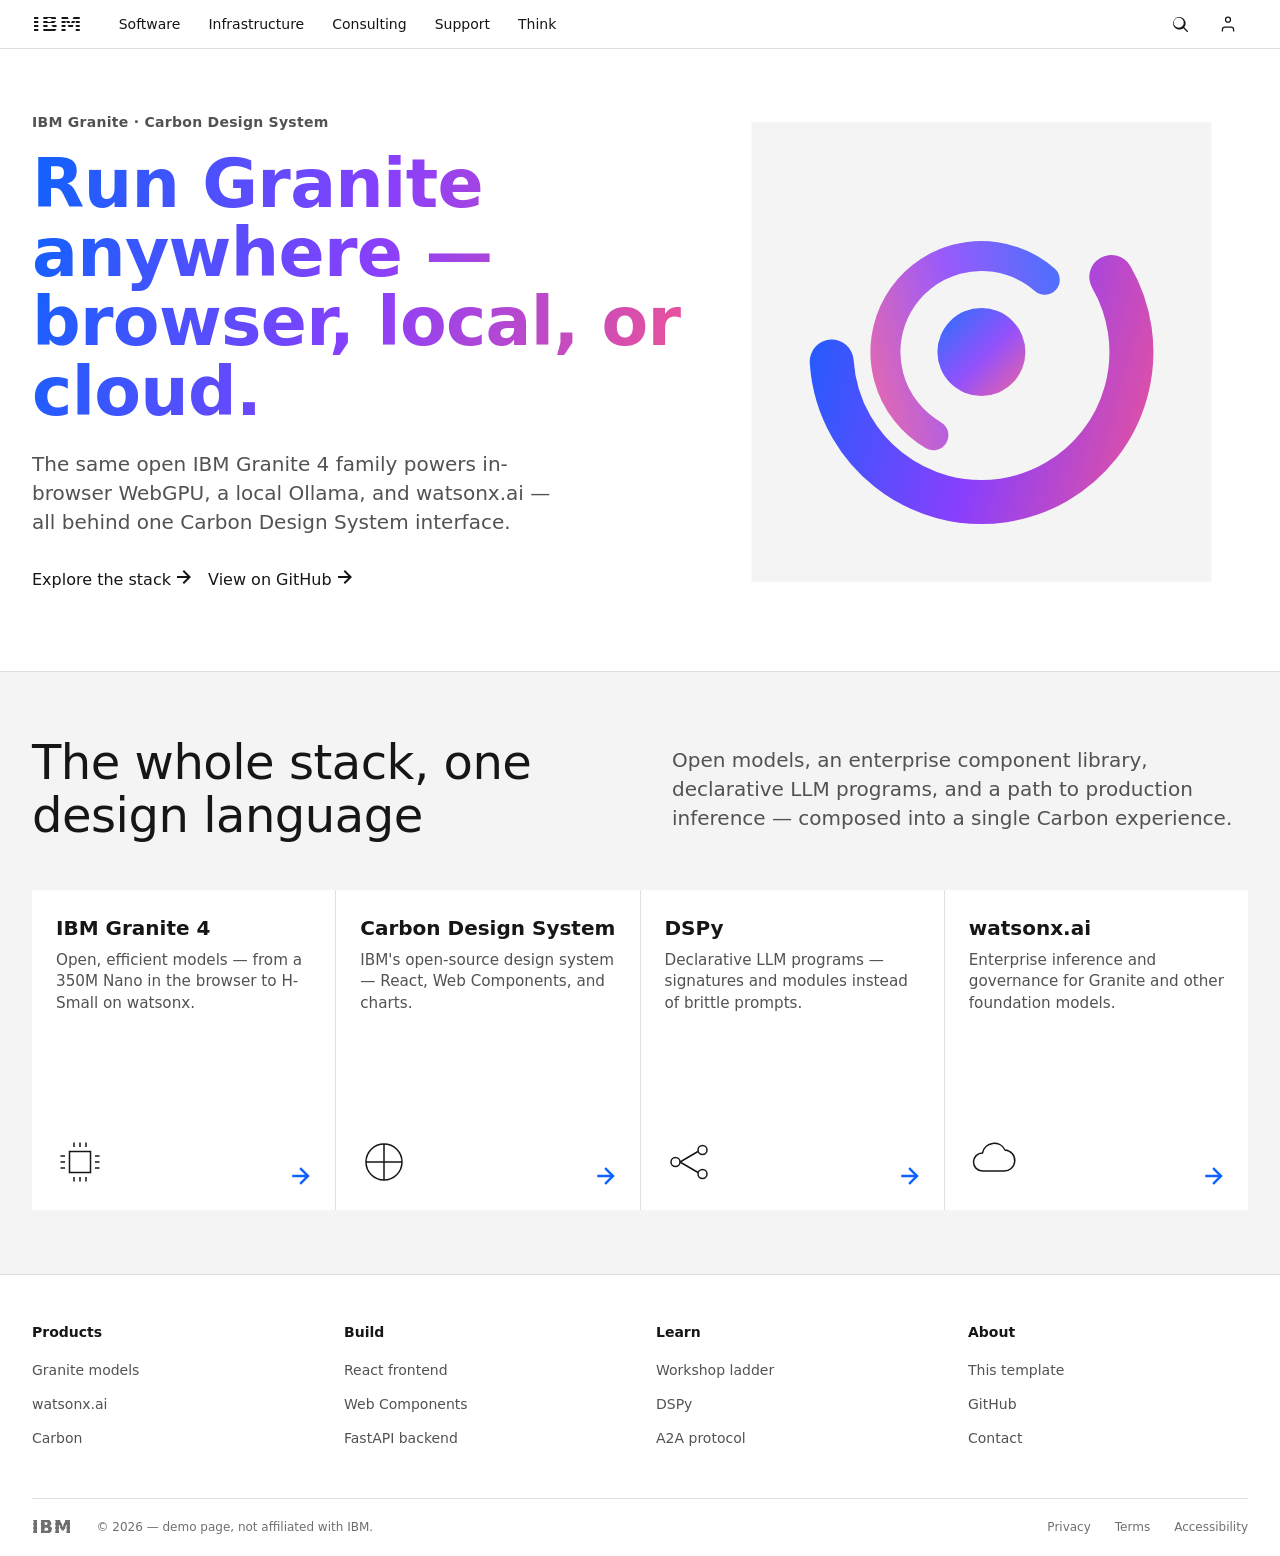
==== ibm-landing.html @ 301eb15b "Initial commit: Carbon prototyping template A no-build, no-backend prototyping kit for IBM Carbon: C" ====
<!doctype html>
<html lang="en">
  <head>
    <meta charset="UTF-8" />
    <meta name="viewport" content="width=device-width, initial-scale=1.0" />
    <title>Granite × Carbon — an IBM.com-style landing page</title>
    <link rel="icon" href="data:," />

    <!-- IBM Plex (Carbon's typeface) + one Carbon Web Component (the CTA buttons). -->
    <link rel="stylesheet" href="https://1.www.s81c.com/common/carbon/plex/sans.css" />
    <script type="module" src="https://1.www.s81c.com/common/carbon/web-components/version/v2.56.0/button.min.js"></script>

    <style>
      /* ── IBM.com-flavoured design language, hand-built with Carbon tokens ──────── */
      :root {
        --ink: #161616; /* gray-100 */
        --ink-70: #525252; /* gray-70 */
        --ink-60: #6f6f6f; /* gray-60 */
        --line: #e0e0e0; /* gray-20 */
        --line-30: #c6c6c6; /* gray-30 */
        --layer: #f4f4f4; /* gray-10 */
        --blue: #0f62fe; /* blue-60 */
        --blue-70: #0043ce;
        --grad: linear-gradient(102deg, #0f62fe 0%, #8a3ffc 52%, #ee5396 100%);
      }

      * {
        box-sizing: border-box;
      }
      html {
        scroll-behavior: smooth;
      }
      body {
        margin: 0;
        font-family: 'IBM Plex Sans', system-ui, sans-serif;
        color: var(--ink);
        background: #fff;
        line-height: 1.4;
      }
      a {
        color: var(--blue);
        text-decoration: none;
      }
      a:hover {
        color: var(--blue-70);
        text-decoration: underline;
      }
      .wrap {
        max-width: 99rem; /* Carbon Max grid width */
        margin: 0 auto;
        padding: 0 1.5rem;
      }
      @media (min-width: 66rem) {
        .wrap {
          padding: 0 2rem;
        }
      }

      /* ── Masthead ─────────────────────────────────────────────────────────────── */
      .masthead {
        position: sticky;
        top: 0;
        z-index: 10;
        background: #fff;
        border-bottom: 0.0625rem solid var(--line);
      }
      /* Inner row uses .wrap so the logo/nav/actions line up with the page content. */
      .masthead-inner {
        display: flex;
        align-items: center;
        gap: 2rem;
        height: 3rem;
      }
      /* The 8-bar IBM wordmark, evoked with striped text (background-clip). */
      .ibm-logo {
        font-weight: 700;
        font-size: 1.4rem;
        letter-spacing: 0.0625rem;
        line-height: 1;
        background: repeating-linear-gradient(
          to bottom,
          var(--ink) 0,
          var(--ink) 0.125rem,
          transparent 0.125rem,
          transparent 0.25rem
        );
        -webkit-background-clip: text;
        background-clip: text;
        color: transparent;
        text-decoration: none;
        user-select: none;
      }
      .masthead nav {
        display: none;
        gap: 1.25rem;
      }
      @media (min-width: 52rem) {
        .masthead nav {
          display: flex;
        }
      }
      .masthead nav a {
        color: var(--ink);
        font-size: 0.875rem;
        padding: 0 0.25rem;
        line-height: 3rem;
      }
      .masthead nav a:hover {
        color: var(--blue);
        text-decoration: none;
      }
      .masthead .spacer {
        flex: 1;
      }
      .masthead .actions {
        display: flex;
        gap: 0.5rem;
      }
      .icon-btn {
        display: grid;
        place-items: center;
        width: 3rem;
        height: 3rem;
        margin: 0 -0.25rem;
        background: none;
        border: 0;
        color: var(--ink);
        cursor: pointer;
      }
      .icon-btn:hover {
        background: var(--layer);
      }

      /* ── Leadspace (hero) ─────────────────────────────────────────────────────── */
      .lead {
        display: grid;
        grid-template-columns: 1fr;
        gap: 2rem;
        /* padding-block only — leave the horizontal padding to .wrap so the hero stays
           aligned with the rest of the page (a shorthand here would zero it out). */
        padding-block: 3rem 4rem;
      }
      @media (min-width: 66rem) {
        .lead {
          grid-template-columns: 1.1fr 0.9fr;
          align-items: center;
          padding-block: 4rem 5rem;
        }
      }
      .eyebrow {
        font-size: 0.875rem;
        font-weight: 600;
        letter-spacing: 0.02em;
        color: var(--ink-70);
        margin: 0 0 1rem;
      }
      .lead h1 {
        margin: 0;
        font-weight: 600;
        font-size: clamp(2.5rem, 6vw, 4.25rem);
        line-height: 1.02;
        letter-spacing: -0.01em;
        background: var(--grad);
        -webkit-background-clip: text;
        background-clip: text;
        color: transparent;
      }
      .lead p.body {
        max-width: 34rem;
        margin: 1.5rem 0 2rem;
        font-size: 1.25rem;
        color: var(--ink-70);
        line-height: 1.45;
      }
      .ctas {
        display: flex;
        flex-wrap: wrap;
        gap: 1rem;
      }

      /* Abstract gradient render, standing in for IBM's signature 3D imagery. */
      .render {
        width: 100%;
        aspect-ratio: 1 / 1;
        max-height: 28.75rem;
      }

      /* ── Section: card group ──────────────────────────────────────────────────── */
      .section {
        padding: 4rem 0;
        border-top: 0.0625rem solid var(--line);
      }
      .section.alt {
        background: var(--layer);
      }
      .intro {
        display: grid;
        grid-template-columns: 1fr;
        gap: 1.5rem;
        margin-bottom: 3rem;
      }
      @media (min-width: 66rem) {
        .intro {
          grid-template-columns: 1fr 1fr;
          gap: 4rem;
        }
      }
      .intro h2 {
        margin: 0;
        font-weight: 400;
        font-size: clamp(2rem, 4vw, 3rem);
        line-height: 1.1;
        letter-spacing: -0.01em;
      }
      .intro p {
        margin: 0;
        font-size: 1.25rem;
        color: var(--ink-70);
        line-height: 1.45;
        align-self: center;
      }
      .cards {
        display: grid;
        grid-template-columns: 1fr;
        gap: 0.0625rem;
        background: var(--line); /* the gaps read as hairlines, very IBM.com */
      }
      @media (min-width: 42rem) {
        .cards {
          grid-template-columns: 1fr 1fr;
        }
      }
      @media (min-width: 66rem) {
        .cards {
          grid-template-columns: repeat(4, 1fr);
        }
      }
      .card {
        display: flex;
        flex-direction: column;
        min-height: 20rem;
        padding: 1.5rem;
        background: #fff;
        color: var(--ink);
        text-decoration: none;
        transition: background 0.11s;
      }
      .card:hover {
        background: var(--layer);
        text-decoration: none;
      }
      .card h3 {
        margin: 0;
        font-size: 1.25rem;
        font-weight: 600;
      }
      .card .desc {
        margin: 0.5rem 0 0;
        color: var(--ink-70);
        font-size: 0.95rem;
      }
      .card .foot {
        margin-top: auto;
        display: flex;
        align-items: flex-end;
        justify-content: space-between;
      }
      .card .pictogram {
        color: var(--ink);
      }
      .card .arrow {
        color: var(--blue);
      }

      /* ── Footer ───────────────────────────────────────────────────────────────── */
      footer {
        background: #fff;
        border-top: 0.0625rem solid var(--line);
        padding: 3rem 0 0;
      }
      .footer-cols {
        display: grid;
        grid-template-columns: 1fr 1fr;
        gap: 2rem;
        padding-bottom: 3rem;
      }
      @media (min-width: 52rem) {
        .footer-cols {
          grid-template-columns: repeat(4, 1fr);
        }
      }
      .footer-cols h4 {
        margin: 0 0 1rem;
        font-size: 0.875rem;
        font-weight: 600;
      }
      .footer-cols ul {
        list-style: none;
        margin: 0;
        padding: 0;
        display: flex;
        flex-direction: column;
        gap: 0.75rem;
      }
      .footer-cols a {
        color: var(--ink-70);
        font-size: 0.875rem;
      }
      .legal {
        border-top: 0.0625rem solid var(--line);
        padding: 1.25rem 0;
        display: flex;
        flex-wrap: wrap;
        align-items: center;
        gap: 1rem 1.5rem;
      }
      .legal .ibm-logo {
        font-size: 1.1rem;
      }
      .legal span,
      .legal a {
        font-size: 0.75rem;
        color: var(--ink-60);
      }
    </style>
  </head>

  <body>
    <!-- ── Masthead ─────────────────────────────────────────────────────────────── -->
    <header class="masthead">
      <div class="masthead-inner wrap">
        <a class="ibm-logo" href="index.html" aria-label="IBM — back to the app">IBM</a>
        <nav>
          <a href="#stack">Software</a>
          <a href="#stack">Infrastructure</a>
          <a href="#stack">Consulting</a>
          <a href="#stack">Support</a>
          <a href="#stack">Think</a>
        </nav>
        <span class="spacer"></span>
        <div class="actions">
        <button class="icon-btn" aria-label="Search">
          <svg width="20" height="20" viewBox="0 0 32 32" fill="currentColor"><path d="M29 27.6l-6.3-6.3a10 10 0 10-1.4 1.4l6.3 6.3zM6 14a8 8 0 118 8 8 8 0 01-8-8z"/></svg>
        </button>
        <button class="icon-btn" aria-label="Account">
          <svg width="20" height="20" viewBox="0 0 32 32" fill="currentColor"><path d="M16 4a5 5 0 105 5 5 5 0 00-5-5zm0 8a3 3 0 113-3 3 3 0 01-3 3zM26 28h-2v-3a3 3 0 00-3-3h-10a3 3 0 00-3 3v3H6v-3a5 5 0 015-5h10a5 5 0 015 5z"/></svg>
          </button>
        </div>
      </div>
    </header>

    <!-- ── Leadspace ────────────────────────────────────────────────────────────── -->
    <section class="wrap lead">
      <div>
        <p class="eyebrow">IBM Granite · Carbon Design System</p>
        <h1>Run Granite anywhere — browser, local, or cloud.</h1>
        <p class="body">
          The same open IBM Granite 4 family powers in-browser WebGPU, a local Ollama, and
          watsonx.ai — all behind one Carbon Design System interface.
        </p>
        <div class="ctas">
          <cds-button href="#stack">
            Explore the stack
            <svg slot="icon" width="16" height="16" viewBox="0 0 16 16" fill="currentColor" aria-hidden="true"><path d="M8 1L6.6 2.4 11.2 7H1v2h10.2l-4.6 4.6L8 15l7-7z"/></svg>
          </cds-button>
          <cds-button kind="tertiary" href="https://github.com">
            View on GitHub
            <svg slot="icon" width="16" height="16" viewBox="0 0 16 16" fill="currentColor" aria-hidden="true"><path d="M8 1L6.6 2.4 11.2 7H1v2h10.2l-4.6 4.6L8 15l7-7z"/></svg>
          </cds-button>
        </div>
      </div>

      <!-- Abstract gradient render (stands in for IBM's 3D hero imagery). -->
      <svg class="render" viewBox="0 0 460 460" xmlns="http://www.w3.org/2000/svg" aria-hidden="true">
        <defs>
          <linearGradient id="g" x1="0" y1="0" x2="1" y2="1">
            <stop offset="0" stop-color="#0f62fe" />
            <stop offset="0.55" stop-color="#8a3ffc" />
            <stop offset="1" stop-color="#ee5396" />
          </linearGradient>
        </defs>
        <rect width="460" height="460" fill="#f4f4f4" />
        <circle cx="230" cy="230" r="150" fill="none" stroke="url(#g)" stroke-width="44" stroke-linecap="round" stroke-dasharray="540 1000" transform="rotate(-30 230 230)" />
        <circle cx="230" cy="230" r="96" fill="none" stroke="url(#g)" stroke-width="30" stroke-linecap="round" stroke-dasharray="320 1000" transform="rotate(120 230 230)" opacity="0.85" />
        <circle cx="230" cy="230" r="44" fill="url(#g)" opacity="0.9" />
      </svg>
    </section>

    <!-- ── Card group ───────────────────────────────────────────────────────────── -->
    <section class="section alt" id="stack">
      <div class="wrap">
        <div class="intro">
          <h2>The whole stack, one design language</h2>
          <p>
            Open models, an enterprise component library, declarative LLM programs, and a path to
            production inference — composed into a single Carbon experience.
          </p>
        </div>

        <div class="cards">
          <a class="card" href="#">
            <h3>IBM Granite 4</h3>
            <p class="desc">Open, efficient models — from a 350M Nano in the browser to H-Small on watsonx.</p>
            <div class="foot">
              <svg class="pictogram" width="48" height="48" viewBox="0 0 32 32" fill="none" stroke="currentColor" stroke-width="1"><rect x="9" y="9" width="14" height="14"/><path d="M12 6V3M16 6V3M20 6V3M12 29v-3M16 29v-3M20 29v-3M6 12H3M6 16H3M6 20H3M29 12h-3M29 16h-3M29 20h-3"/></svg>
              <svg class="arrow" width="20" height="20" viewBox="0 0 16 16" fill="currentColor"><path d="M8 1L6.6 2.4 11.2 7H1v2h10.2l-4.6 4.6L8 15l7-7z"/></svg>
            </div>
          </a>

          <a class="card" href="#">
            <h3>Carbon Design System</h3>
            <p class="desc">IBM's open-source design system — React, Web Components, and charts.</p>
            <div class="foot">
              <svg class="pictogram" width="48" height="48" viewBox="0 0 32 32" fill="none" stroke="currentColor" stroke-width="1"><circle cx="16" cy="16" r="12"/><path d="M16 4v24M4 16h24"/></svg>
              <svg class="arrow" width="20" height="20" viewBox="0 0 16 16" fill="currentColor"><path d="M8 1L6.6 2.4 11.2 7H1v2h10.2l-4.6 4.6L8 15l7-7z"/></svg>
            </div>
          </a>

          <a class="card" href="#">
            <h3>DSPy</h3>
            <p class="desc">Declarative LLM programs — signatures and modules instead of brittle prompts.</p>
            <div class="foot">
              <svg class="pictogram" width="48" height="48" viewBox="0 0 32 32" fill="none" stroke="currentColor" stroke-width="1"><circle cx="7" cy="16" r="3"/><circle cx="25" cy="8" r="3"/><circle cx="25" cy="24" r="3"/><path d="M10 16l12-7M10 16l12 7"/></svg>
              <svg class="arrow" width="20" height="20" viewBox="0 0 16 16" fill="currentColor"><path d="M8 1L6.6 2.4 11.2 7H1v2h10.2l-4.6 4.6L8 15l7-7z"/></svg>
            </div>
          </a>

          <a class="card" href="#">
            <h3>watsonx.ai</h3>
            <p class="desc">Enterprise inference and governance for Granite and other foundation models.</p>
            <div class="foot">
              <svg class="pictogram" width="48" height="48" viewBox="0 0 32 32" fill="none" stroke="currentColor" stroke-width="1"><path d="M9 22a6 6 0 010-12 8 8 0 0115-2 5 5 0 01-1 14z"/></svg>
              <svg class="arrow" width="20" height="20" viewBox="0 0 16 16" fill="currentColor"><path d="M8 1L6.6 2.4 11.2 7H1v2h10.2l-4.6 4.6L8 15l7-7z"/></svg>
            </div>
          </a>
        </div>
      </div>
    </section>

    <!-- ── Footer ───────────────────────────────────────────────────────────────── -->
    <footer>
      <div class="wrap">
        <div class="footer-cols">
          <div>
            <h4>Products</h4>
            <ul>
              <li><a href="#">Granite models</a></li>
              <li><a href="#">watsonx.ai</a></li>
              <li><a href="#">Carbon</a></li>
            </ul>
          </div>
          <div>
            <h4>Build</h4>
            <ul>
              <li><a href="#">React frontend</a></li>
              <li><a href="#">Web Components</a></li>
              <li><a href="#">FastAPI backend</a></li>
            </ul>
          </div>
          <div>
            <h4>Learn</h4>
            <ul>
              <li><a href="#">Workshop ladder</a></li>
              <li><a href="#">DSPy</a></li>
              <li><a href="#">A2A protocol</a></li>
            </ul>
          </div>
          <div>
            <h4>About</h4>
            <ul>
              <li><a href="#">This template</a></li>
              <li><a href="#">GitHub</a></li>
              <li><a href="#">Contact</a></li>
            </ul>
          </div>
        </div>
        <div class="legal">
          <span class="ibm-logo" aria-label="IBM">IBM</span>
          <span>© 2026 — demo page, not affiliated with IBM.</span>
          <span class="spacer" style="flex: 1"></span>
          <a href="#">Privacy</a>
          <a href="#">Terms</a>
          <a href="#">Accessibility</a>
        </div>
      </div>
    </footer>
  </body>
</html>
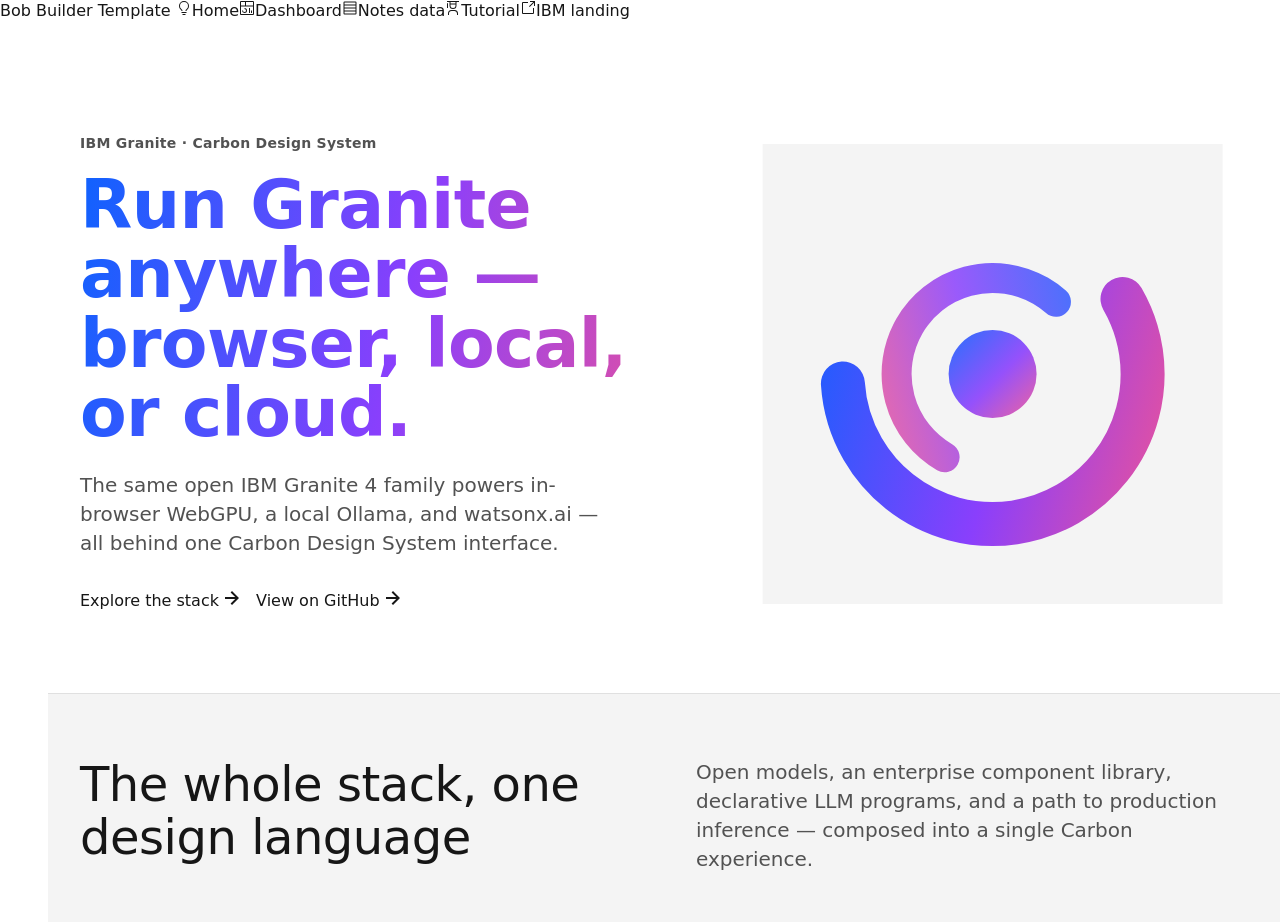
==== commit 0483820f: "ibm-landing: add shared Carbon shell (header + rail nav)" ====
--- a/ibm-landing.html
+++ b/ibm-landing.html
@@ -6,11 +6,60 @@
     <title>Granite × Carbon — an IBM.com-style landing page</title>
     <link rel="icon" href="data:," />
 
-    <!-- IBM Plex (Carbon's typeface) + one Carbon Web Component (the CTA buttons). -->
+    <!-- IBM Plex (Carbon's typeface) + Carbon Web Components (shell + CTA buttons). -->
     <link rel="stylesheet" href="https://1.www.s81c.com/common/carbon/plex/sans.css" />
+    <script type="module" src="https://1.www.s81c.com/common/carbon/web-components/version/v2.56.0/ui-shell.min.js"></script>
     <script type="module" src="https://1.www.s81c.com/common/carbon/web-components/version/v2.56.0/button.min.js"></script>
 
     <style>
+      /* ── Shell layout ────────────────────────────────────────────────────────────
+         body/html must be full height and overflow:hidden so only #main scrolls. */
+      html,
+      body {
+        height: 100%;
+      }
+      body {
+        overflow: hidden;
+      }
+
+      /* Dark g100 shell — same tokens as the rest of the app. */
+      cds-header,
+      cds-side-nav {
+        --cds-background: #161616;
+        --cds-text-primary: #f4f4f4;
+        --cds-text-secondary: #c6c6c6;
+        --cds-icon-primary: #f4f4f4;
+        --cds-icon-secondary: #c6c6c6;
+        --cds-border-subtle: #393939;
+        --cds-background-hover: #2c2c2c;
+        --cds-layer-hover: #2c2c2c;
+      }
+      cds-side-nav {
+        --cds-background-selected: #393939;
+        --cds-layer-selected: #393939;
+        --cds-border-interactive: #4589ff;
+        --cds-link-primary: #78a9ff;
+        --cds-text-secondary: #f4f4f4;
+      }
+      /* Always show the hamburger so the rail can be toggled on desktop. */
+      cds-header-menu-button {
+        display: flex !important;
+      }
+
+      /* Content region: offset by the 3rem header + 3rem icon rail; scrolls independently. */
+      #main {
+        margin-top: 3rem;
+        margin-inline-start: 3rem;
+        height: calc(100vh - 3rem);
+        overflow-y: auto;
+        background: #fff; /* the marketing page is white, not gray-10 */
+      }
+      @media (max-width: 65.98rem) {
+        #main {
+          margin-inline-start: 0;
+        }
+      }
+
       /* ── IBM.com-flavoured design language, hand-built with Carbon tokens ──────── */
       :root {
         --ink: #161616; /* gray-100 */
@@ -326,29 +375,7 @@
   </head>
 
   <body>
-    <!-- ── Masthead ─────────────────────────────────────────────────────────────── -->
-    <header class="masthead">
-      <div class="masthead-inner wrap">
-        <a class="ibm-logo" href="index.html" aria-label="IBM — back to the app">IBM</a>
-        <nav>
-          <a href="#stack">Software</a>
-          <a href="#stack">Infrastructure</a>
-          <a href="#stack">Consulting</a>
-          <a href="#stack">Support</a>
-          <a href="#stack">Think</a>
-        </nav>
-        <span class="spacer"></span>
-        <div class="actions">
-        <button class="icon-btn" aria-label="Search">
-          <svg width="20" height="20" viewBox="0 0 32 32" fill="currentColor"><path d="M29 27.6l-6.3-6.3a10 10 0 10-1.4 1.4l6.3 6.3zM6 14a8 8 0 118 8 8 8 0 01-8-8z"/></svg>
-        </button>
-        <button class="icon-btn" aria-label="Account">
-          <svg width="20" height="20" viewBox="0 0 32 32" fill="currentColor"><path d="M16 4a5 5 0 105 5 5 5 0 00-5-5zm0 8a3 3 0 113-3 3 3 0 01-3 3zM26 28h-2v-3a3 3 0 00-3-3h-10a3 3 0 00-3 3v3H6v-3a5 5 0 015-5h10a5 5 0 015 5z"/></svg>
-          </button>
-        </div>
-      </div>
-    </header>
-
+    <main id="main">
     <!-- ── Leadspace ────────────────────────────────────────────────────────────── -->
     <section class="wrap lead">
       <div>
@@ -484,5 +511,8 @@
         </div>
       </div>
     </footer>
+    </main>
+
+    <script src="./shell.js"></script>
   </body>
 </html>
